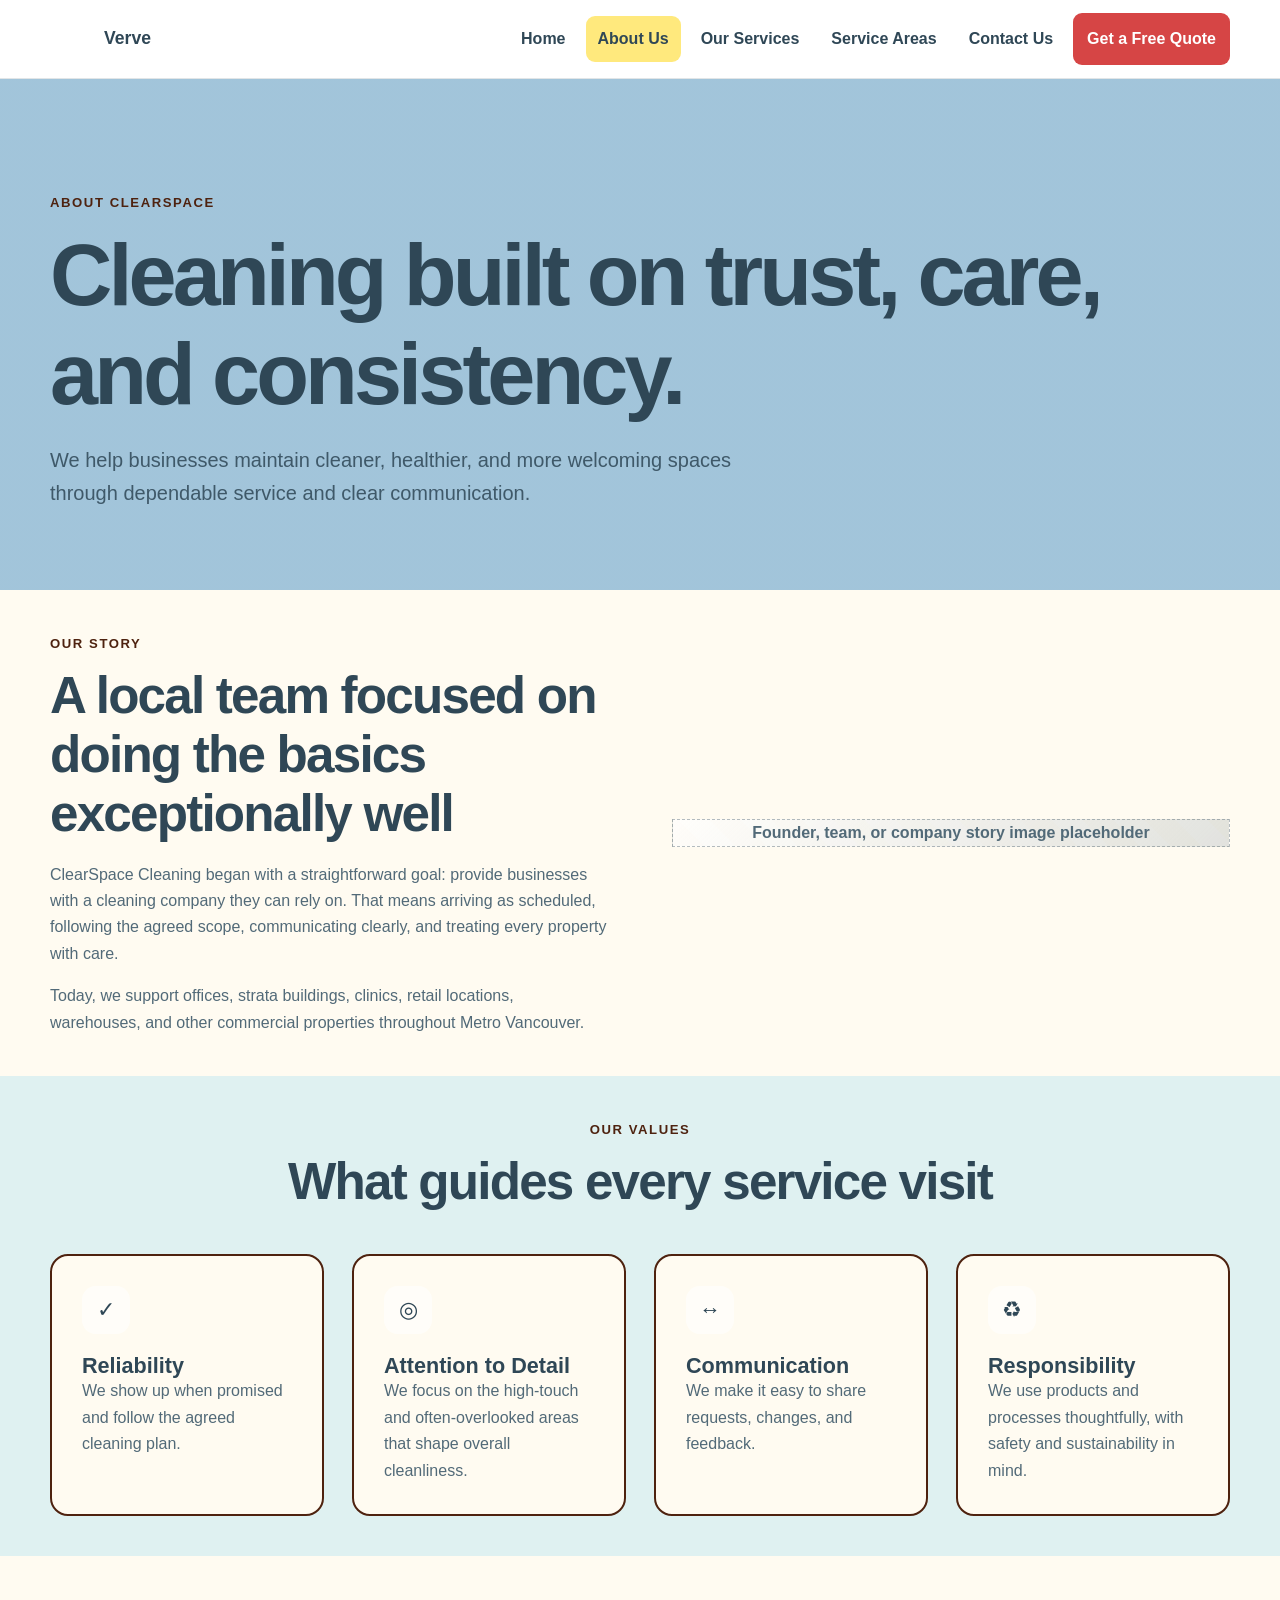
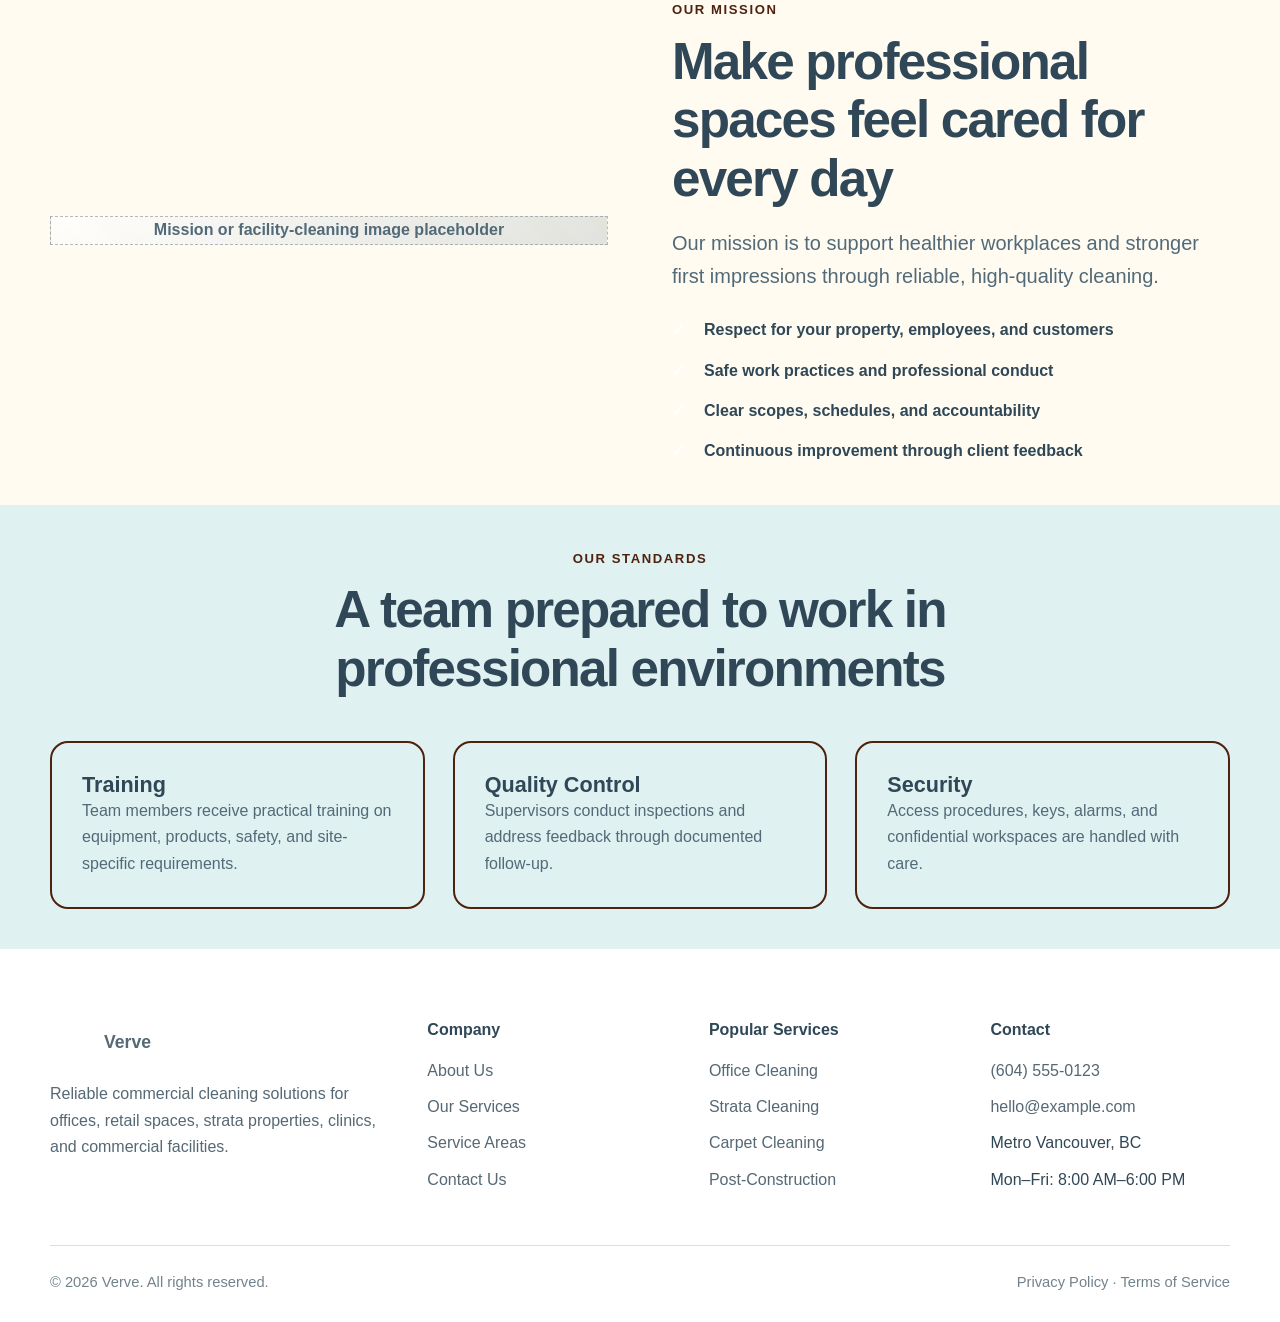
==== about.html @ 014917a5 "initial push" ====
<!DOCTYPE html>
<html lang="en">
<head>
  <meta charset="UTF-8">
  <meta name="viewport" content="width=device-width, initial-scale=1.0">
  <meta name="description" content="Learn about ClearSpace Cleaning, our values, team, and commitment to reliable commercial cleaning.">
  <title>About Us | ClearSpace Cleaning</title>
  <link rel="stylesheet" href="css/style.css">
  <link rel="stylesheet" href="css/responsive.css">
  <link rel="stylesheet" href="css/animations.css">
</head>
<body>

<a class="skip-link" href="#main-content">Skip to content</a>
<header class="site-header">
  <div class="container navbar">
    <a class="logo" href="index.html" aria-label="ClearSpace Cleaning home">
      <span class="logo-mark" data-company-short-name>CS</span>
      <span data-company-name>ClearSpace Cleaning</span>
    </a>
    <button class="nav-toggle" type="button" aria-label="Open navigation" aria-expanded="false">
      <span></span><span></span><span></span>
    </button>
    <nav class="nav-links" aria-label="Main navigation">
      <a href="index.html">Home</a>
      <a href="about.html">About Us</a>
      <a href="services.html">Our Services</a>
      <a href="service-areas.html">Service Areas</a>
      <a href="contact.html">Contact Us</a>
      <a class="btn btn-primary" href="contact.html"><span data-quote-label>Get a Free Quote</span></a>
    </nav>
  </div>
</header>


<main id="main-content">
  <section class="page-hero">
    <div class="container reveal">
      <span class="eyebrow">About ClearSpace</span>
      <h1>Cleaning built on trust, care, and consistency.</h1>
      <p class="lead">We help businesses maintain cleaner, healthier, and more welcoming spaces through dependable service and clear communication.</p>
    </div>
  </section>

  <section class="section">
    <div class="container split">
      <div class="reveal">
        <span class="eyebrow">Our Story</span>
        <h2>A local team focused on doing the basics exceptionally well</h2>
        <p style="margin-top:18px;">ClearSpace Cleaning began with a straightforward goal: provide businesses with a cleaning company they can rely on. That means arriving as scheduled, following the agreed scope, communicating clearly, and treating every property with care.</p>
        <p style="margin-top:16px;">Today, we support offices, strata buildings, clinics, retail locations, warehouses, and other commercial properties throughout Metro Vancouver.</p>
      </div>
      <div class="image-placeholder reveal">Founder, team, or company story image placeholder</div>
    </div>
  </section>

  <section class="section bg-light">
    <div class="container">
      <div class="section-header center reveal">
        <span class="eyebrow">Our Values</span>
        <h2>What guides every service visit</h2>
      </div>
      <div class="grid-4">
        <article class="value-card reveal"><span class="card-icon">✓</span><h3 style="margin-top:20px;">Reliability</h3><p>We show up when promised and follow the agreed cleaning plan.</p></article>
        <article class="value-card reveal"><span class="card-icon">◎</span><h3 style="margin-top:20px;">Attention to Detail</h3><p>We focus on the high-touch and often-overlooked areas that shape overall cleanliness.</p></article>
        <article class="value-card reveal"><span class="card-icon">↔</span><h3 style="margin-top:20px;">Communication</h3><p>We make it easy to share requests, changes, and feedback.</p></article>
        <article class="value-card reveal"><span class="card-icon">♻</span><h3 style="margin-top:20px;">Responsibility</h3><p>We use products and processes thoughtfully, with safety and sustainability in mind.</p></article>
      </div>
    </div>
  </section>

  <section class="section">
    <div class="container split">
      <div class="image-placeholder reveal">Mission or facility-cleaning image placeholder</div>
      <div class="reveal">
        <span class="eyebrow">Our Mission</span>
        <h2>Make professional spaces feel cared for every day</h2>
        <p class="lead" style="margin-top:18px;">Our mission is to support healthier workplaces and stronger first impressions through reliable, high-quality cleaning.</p>
        <ul class="check-list">
          <li>Respect for your property, employees, and customers</li>
          <li>Safe work practices and professional conduct</li>
          <li>Clear scopes, schedules, and accountability</li>
          <li>Continuous improvement through client feedback</li>
        </ul>
      </div>
    </div>
  </section>

  <section class="section bg-light">
    <div class="container">
      <div class="section-header center reveal">
        <span class="eyebrow">Our Standards</span>
        <h2>A team prepared to work in professional environments</h2>
      </div>
      <div class="grid-3">
        <div class="process-card reveal"><h3>Training</h3><p>Team members receive practical training on equipment, products, safety, and site-specific requirements.</p></div>
        <div class="process-card reveal"><h3>Quality Control</h3><p>Supervisors conduct inspections and address feedback through documented follow-up.</p></div>
        <div class="process-card reveal"><h3>Security</h3><p>Access procedures, keys, alarms, and confidential workspaces are handled with care.</p></div>
      </div>
    </div>
  </section>

  <!-- <section class="section">
    <div class="container">
      <div class="section-header center reveal"><span class="eyebrow">Meet the Team</span><h2>People behind the service</h2><p>Replace these placeholders with leadership or team photographs and short biographies.</p></div>
      <div class="grid-3">
        <article class="card team-card reveal"><div class="image-placeholder">Team member photo</div><div class="card-body"><h3>Team Member Name</h3><p>Founder / Operations Director</p></div></article>
        <article class="card team-card reveal"><div class="image-placeholder">Team member photo</div><div class="card-body"><h3>Team Member Name</h3><p>Client Services Manager</p></div></article>
        <article class="card team-card reveal"><div class="image-placeholder">Team member photo</div><div class="card-body"><h3>Team Member Name</h3><p>Quality Assurance Supervisor</p></div></article>
      </div>
    </div>
  </section> -->
<!-- 
  <section class="section-sm">
    <div class="container"><div class="cta-banner reveal"><div><h2>Let’s create the right cleaning plan.</h2><p>Tell us about your facility, schedule, and priorities.</p></div><a class="btn btn-accent" href="contact.html"><span data-quote-label>Get a Free Quote</span></a></div></div>
  </section>
</main> -->


<footer class="site-footer">
  <div class="container">
    <div class="footer-grid">
      <div>
        <a class="logo" href="index.html">
          <span class="logo-mark" data-company-short-name>CS</span>
          <span data-company-name>ClearSpace Cleaning</span>
        </a>
        <p style="margin-top:18px;"><span data-company-description>Reliable commercial cleaning solutions for offices, retail spaces, strata properties, and commercial facilities.</span></p>
      </div>
      <div>
        <h3 class="footer-title">Company</h3>
        <ul class="footer-links">
          <li><a href="about.html">About Us</a></li>
          <li><a href="services.html">Our Services</a></li>
          <li><a href="service-areas.html">Service Areas</a></li>
          <li><a href="contact.html">Contact Us</a></li>
        </ul>
      </div>
      <div>
        <h3 class="footer-title">Popular Services</h3>
        <ul class="footer-links">
          <li><a href="services.html">Office Cleaning</a></li>
          <li><a href="services.html">Strata Cleaning</a></li>
          <li><a href="services.html">Carpet Cleaning</a></li>
          <li><a href="services.html">Post-Construction</a></li>
        </ul>
      </div>
      <div>
        <h3 class="footer-title">Contact</h3>
        <ul class="footer-links">
          <li><a href="tel:+16045550123" data-phone-link><span data-phone-display>(604) 555-0123</span></a></li>
          <li><a href="mailto:hello@example.com" data-email-link><span data-email>hello@example.com</span></a></li>
          <li data-address>Metro Vancouver, BC</li>
          <li data-business-hours>Mon–Fri: 8:00 AM–6:00 PM</li>
        </ul>
      </div>
    </div>
    <div class="footer-bottom">
      <span>© <span data-current-year></span> <span data-company-name>ClearSpace Cleaning</span>. <span data-copyright-suffix>All rights reserved.</span></span>
      <span><span data-privacy-label>Privacy Policy</span> · <span data-terms-label>Terms of Service</span></span>
    </div>
  </div>
</footer>
<button class="back-to-top" type="button" aria-label="Back to top">↑</button>
<script src="js/config.js"></script>
<script src="js/main.js"></script>


</body>
</html>
---- css/style.css ----
:root {
  /* Layout settings */
  --radius: 18px;
  --container: 1180px;
  --transition: 220ms ease;

  /* Main website colors */
  --color-header-footer: #fff;
  /* --color-page-background: #FFFCE1; */
  --color-page-background: #FFFBF1;
  --color-page-background-secondary: #DFF1F1; 
  /* --color-page-background-secondary: #FFFCE1; */
  --color-surface: #FFFFFF;
  --color-text: #2F4756;
  --color-text-muted: #526A78;

  /* CTA and button colors */
  --color-cta: #D64545;
  --color-cta-text: #FFFFFF;
  --color-cta-hover: #B93535;
  --color-button-text: #FFFFFF;
  --color-button-text-hover: #4E220F;
  --color-banner: #FFE97D;

  /* Borders, shadows and overlays */
  --color-border: var(--color-button-text-hover);
  --color-header-border: rgba(47, 71, 86, 0.14);
  --color-footer-divider: rgba(47, 71, 86, 0.18);
  --color-shadow-light: rgba(47, 71, 86, 0.10);
  --color-shadow-medium: rgba(47, 71, 86, 0.16);
  --color-soft-surface: rgba(255, 255, 255, 0.62);
  --color-placeholder-stripe: rgba(255, 255, 255, 0.28);
  --color-placeholder-border: rgba(47, 71, 86, 0.35);
  --color-hero-overlay: rgba(174, 197, 213, 0.82);
  --color-page-hero-overlay: rgba(149, 189, 215, 0.88);
  --color-hero-text: rgba(47, 71, 86, 0.86);
  --color-footer-link: rgba(47, 71, 86, 0.82);
  --color-footer-muted: rgba(47, 71, 86, 0.68);
  --color-focus-ring: rgba(214, 69, 69, 0.18);

  /* Form feedback colors */
  --color-success-text: #355F4B;
  --color-success-background: #E7F1EC;
  --color-error-text: #8F3333;
  --color-error-background: #F8E6E6;
}


* {
  box-sizing: border-box;
  margin: 0;
  padding: 0;
}

html {
  scroll-behavior: smooth;
}

body {
  font-family: Arial, Helvetica, sans-serif;
  color: var(--color-text);
  background: var(--color-page-background);
  line-height: 1.65;
}

body.menu-open {
  overflow: hidden;
}

img,
video {
  display: block;
  width: 100%;
}

a {
  color: inherit;
  text-decoration: none;
}

button,
input,
textarea,
select {
  font: inherit;
}

button {
  cursor: pointer;
}

ul {
  list-style: none;
}

.container {
  width: min(calc(100% - 40px), var(--container));
  margin-inline: auto;
}

.section {
  padding: 40px 0;
}

.section-sm {
  /* padding: 64px 0; */
}

.end-mark {
  text-align: center;
  font-size: 1.5rem;
  color: #777777;
}


.bg-light {
  background: var(--color-page-background-secondary);
}

.bg-primary {
  color: var(--color-text);
  background: var(--color-page-background);
}

.section-header {
  max-width: 720px;
  margin-bottom: 42px;
}

.section-header.center {
  margin-inline: auto;
  text-align: center;
}

.eyebrow {
  display: inline-block;
  margin-bottom: 12px;
  color: var(--color-button-text-hover);
  font-size: 0.82rem;
  font-weight: 800;
  letter-spacing: 0.12em;
  text-transform: uppercase;
}

.bg-primary .eyebrow {
  color: var(--color-text-muted);
}

h1,
h2,
h3,
h4 {
  line-height: 1.15;
}

h1 {
  font-size: clamp(2.6rem, 7vw, 5.4rem);
  letter-spacing: -0.045em;
}

h2 {
  font-size: clamp(2rem, 4vw, 3.25rem);
  letter-spacing: -0.035em;
}

h3 {
  font-size: 1.35rem;
}

p {
  color: var(--color-text-muted);
}

.bg-primary p {
  color: var(--color-text-muted);
}

.lead {
  font-size: clamp(1.05rem, 2vw, 1.25rem);
}

.btn {
  display: inline-flex;
  align-items: center;
  justify-content: center;
  min-height: 52px;
  padding: 0 24px;
  border: 2px solid transparent;
  border-radius: 999px;
  font-weight: 800;
  transition: transform var(--transition), background var(--transition), color var(--transition);
}

.btn:hover {
  transform: translateY(-2px);
}

.btn-primary {
  color: var(--color-button-text) !important;
  background: var(--color-cta);
}

.btn-primary:hover {
  background: var(--color-cta-hover);
}

.btn-accent {
  color: var(--color-surface);
  background: var(--color-cta);
}

.btn-accent:hover {
  background: var(--color-cta-hover);
}

.btn-outline {
  color: var(--color-surface);
  border-color: var(--color-soft-surface);
}

.btn-outline:hover {
  color: var(--color-text);
  background: var(--color-surface);
}

.btn-outline-dark {
  color: var(--color-border);
  border-color: var(--color-border);
}

.btn-outline-dark:hover {
  color: var(--color-header-footer);
  background: var(--color-button-text-hover);
}

.btn-group {
  display: flex;
  flex-wrap: wrap;
  gap: 14px;
  margin-top: 30px;
}

.skip-link {
  position: fixed;
  top: -80px;
  left: 20px;
  z-index: 9999;
  padding: 12px 18px;
  color: var(--color-surface);
  background: var(--color-text);
  border-radius: 8px;
}

.skip-link:focus {
  top: 20px;
}

.site-header {
  position: sticky;
  top: 0;
  z-index: 1000;
  background: var(--color-header-footer);
  border-bottom: 1px solid var(--color-header-border);
  backdrop-filter: blur(15px);
}

.navbar {
  min-height: 78px;
  display: flex;
  align-items: center;
  justify-content: space-between;
  gap: 24px;
}

.logo {
  display: flex;
  align-items: center;
  gap: 12px;
  font-weight: 900;
  font-size: 1.1rem;
}

.logo-text {
  display: flex;
  flex-direction: column;
  line-height: 1.2;
}

.logo-text [data-company-name] {
  font-weight: 800;
  font-size: 1.1rem;
}

.logo-text [legalName] {
  font-size: 0.75rem;
  color: var(--color-text-muted);
}

.logo-mark {
  display: grid;
  place-items: center;
  width: 42px;
  height: 42px;
  color: var(--color-surface);
  background: var(--color-header-footer);
  border-radius: 12px;
}

.nav-links {
  display: flex;
  align-items: center;
  gap: 8px;
}

.nav-links a {
  padding: 10px 12px;
  border-radius: 9px;
  font-weight: 700;
  color: var(--color-text);
}

.nav-links a:hover,
.nav-links a.active {
  /* color: var(--color-header-footer); */
  background: var(--color-banner);
}

.nav-toggle {
  display: none;
  width: 46px;
  height: 46px;
  border: 0;
  background: var(--color-page-background);
  border-radius: 12px;
}

.nav-toggle span {
  display: block;
  width: 22px;
  height: 2px;
  margin: 5px auto;
  background: var(--color-text);
  transition: var(--transition);
}

.hero {
  position: relative;
  min-height: 720px;
  display: grid;
  align-items: center;
  overflow: hidden;
  color: var(--color-text);
  background: linear-gradient(90deg, color-mix(in srgb, var(--color-hero-overlay) 60%, transparent), color-mix(in srgb, var(--color-hero-overlay) 60%, transparent)), url("../assets/images/thumbnail_10.JPG") center/cover no-repeat;
}

.hero-video {
  position: absolute;
  inset: 0;
  z-index: -2;
  height: 100%;
  object-fit: cover;
}

.hero-overlay {
  position: absolute;
  inset: 0;
  z-index: -1;
  background: linear-gradient(90deg, var(--color-hero-overlay), var(--color-hero-overlay));
}

.hero-content {
  max-width: 820px;
  padding: 100px 0;
}

.hero .eyebrow {
  color: var(--color-hero-text);
}

.hero p {
  max-width: 690px;
  margin-top: 22px;
  color: var(--color-hero-text);
}

.trust-bar {
  /* border-bottom: 1px solid var(--color-border); */
  background: var(--color-surface);
  /* opacity: 0.8; */
}

.trust-grid {
  min-height: 80px;
  display: grid;
  padding: 0px 80px;
  grid-template-columns: repeat(4, 1fr);
  align-items: center;
  gap: 24px;
  background-color: var(--color-banner);
}

.trust-item {
  display: flex;
  align-items: center;
  gap: 12px;
  font-weight: 800;
  color: var(--color-text);
}

.trust-icon,
.card-icon {
  display: grid;
  place-items: center;
  flex: 0 0 auto;
  width: 48px;
  height: 48px;
  border-radius: 14px;
  background: var(--color-soft-surface);
  font-size: 1.35rem;
}

.grid-2,
.grid-3,
.grid-4 {
  display: grid;
  gap: 28px;
}

.grid-2 {
  grid-template-columns: repeat(2, 1fr);
}

.grid-3 {
  grid-template-columns: repeat(3, 1fr);
}

.grid-4 {
  grid-template-columns: repeat(4, 1fr);
}

.card {
  background: var(--color-surface);
  border: 1px solid var(--color-border);
  border-radius: var(--radius);
  box-shadow: 0 12px 28px var(--color-shadow-light);
  overflow: hidden;
  transition: transform var(--transition), box-shadow var(--transition);
}

.card:hover {
  transform: translateY(-6px);
  box-shadow: 0 18px 45px var(--color-shadow-medium);
}

.card-body {
  padding: 28px;
}

.card-body p {
  margin-top: 12px;
}

.service-card .image-placeholder {
  height: 220px;
}

.image-placeholder {
  display: grid;
  place-items: center;
  /* min-height: 260px; */
  /* padding: 30px; */
  color: var(--color-text-muted);
  background:
    linear-gradient(135deg, var(--color-soft-surface), var(--color-header-border)),
    repeating-linear-gradient(45deg, transparent, transparent 22px, var(--color-placeholder-stripe) 22px, var(--color-placeholder-stripe) 44px);
  border: 1px dashed var(--color-placeholder-border);
  text-align: center;
  font-weight: 800;
}

.split {
  display: grid;
  grid-template-columns: 1fr 1fr;
  gap: 64px;
  align-items: center;
}

.check-list {
  display: grid;
  gap: 14px;
  margin-top: 24px;
}

.check-list li {
  position: relative;
  padding-left: 32px;
  font-weight: 700;
}

.check-list li::before {
  content: "✓";
  position: absolute;
  left: 0;
  color: var(--color-header-footer);
  font-weight: 900;
}

.stats {
  display: grid;
  grid-template-columns: repeat(4, 1fr);
  gap: 24px;
}

.stat {
  padding: 30px;
  text-align: center;
  background: var(--color-surface);
  border: 2px solid var(--color-border);
  border-radius: var(--radius);
}

.stat-number {
  display: block;
  /* color: var(--color-header-footer); */
  font-size: 2.5rem;
  font-weight: 900;
}

.process-card {
  position: relative;
  padding: 30px;
  border: 2px solid var(--color-border);
  border-radius: var(--radius);
}

.process-number {
  display: grid;
  place-items: center;
  width: 44px;
  height: 44px;
  margin-bottom: 20px;
  color: var(--color-text);
  background: var(--color-soft-surface);
  border-radius: 50%;
  font-weight: 900;
}

.quote-card {
  padding: 36px;
  background: var(--color-surface);
  border-radius: var(--radius);
  box-shadow: 0 18px 45px var(--color-shadow-medium);
}

.quote-card blockquote {
  font-size: 1.15rem;
  color: var(--color-text);
}

.quote-card footer {
  margin-top: 20px;
  color: var(--color-header-footer);
  font-weight: 800;
}

.faq-list {
  display: grid;
  gap: 14px;
  max-width: 850px;
  margin-inline: auto;
}

.faq-item {
  border: 1px solid var(--color-border);
  border-radius: 14px;
  overflow: hidden;
}

.faq-question {
  width: 100%;
  display: flex;
  justify-content: space-between;
  gap: 20px;
  padding: 22px;
  border: 0;
  background: var(--color-surface);
  text-align: left;
  font-weight: 800;
}

.faq-answer {
  max-height: 0;
  overflow: hidden;
  transition: max-height 260ms ease;
}

.faq-answer p {
  padding: 0 22px 22px;
}

.faq-item.open .faq-answer {
  max-height: 260px;
}

.cta-banner {
  padding: 56px;
  display: flex;
  align-items: center;
  justify-content: space-between;
  gap: 30px;
  border-radius: 28px;
}

.page-hero {
  padding: 110px 0 80px;
  color: var(--color-text);
  background:
    linear-gradient(90deg, var(--color-page-hero-overlay), var(--color-page-hero-overlay));
}

.page-hero p {
  max-width: 720px;
  margin-top: 20px;
  color: var(--color-hero-text);
}

.value-card {
  padding: 30px;
  background: var(--color-page-background);
  border: 2px solid var(--color-border);
  border-radius: var(--radius);
}

.team-card .image-placeholder {
  min-height: 300px;
}

.filters {
  display: flex;
  flex-wrap: wrap;
  justify-content: center;
  gap: 10px;
  margin-bottom: 36px;
}

.filter-btn {
  padding: 10px 18px;
  color: var(--color-border);
  background: var(--color-surface);
  border: 2px solid var(--color-border);
  border-radius: 999px;
  font-weight: 800;
}

.filter-btn.active,
.filter-btn:hover {
  color: var(--color-header-footer);
  background: var(--color-button-text-hover);
}

.service-card.hidden {
  display: none;
}

.area-card {
  padding: 28px;
  border: 2px solid var(--color-border);
  border-radius: var(--radius);
}

.area-card h3 {
  color: var(--color-border);
}

.map-placeholder {
  min-height: 460px;
  border-radius: var(--radius);
}

.map-placeholder iframe {
  width: 100%;
  height: 100%;
  display: block;
}

.contact-layout {
  display: grid;
  grid-template-columns: 0.85fr 1.15fr;
  gap: 52px;
  align-items: start;
}

.contact-details {
  display: grid;
  gap: 18px;
  margin-top: 30px;
}

.contact-detail {
  padding: 22px;
  background: var(--color-page-background);
  border-radius: 14px;
}

.contact-form {
  padding: 36px;
  background: var(--color-surface);
  border: 2px solid var(--color-border);
  border-radius: var(--radius);
  box-shadow: 0 18px 45px var(--color-shadow-medium);
}

.form-grid {
  display: grid;
  grid-template-columns: repeat(2, 1fr);
  gap: 18px;
}

.form-group {
  display: grid;
  gap: 8px;
}

.form-group.full {
  grid-column: 1 / -1;
}

label {
  font-weight: 800;
}

input,
select,
textarea {
  width: 100%;
  padding: 14px 15px;
  border: 2px solid var(--color-border);
  border-radius: 10px;
  outline: none;
}

input:focus,
select:focus,
textarea:focus {
  border-color: var(--color-header-footer);
  box-shadow: 0 0 0 3px var(--color-focus-ring);
}

textarea {
  min-height: 150px;
  resize: vertical;
}

.checkbox-row {
  display: flex;
  align-items: flex-start;
  gap: 10px;
}

.checkbox-row input {
  width: auto;
  margin-top: 5px;
}

.form-message {
  display: none;
  margin-top: 16px;
  padding: 14px;
  border-radius: 10px;
}

.form-message.success {
  display: block;
  color: var(--color-success-text);
  background: var(--color-success-background);
}

.form-message.error {
  display: block;
  color: var(--color-error-text);
  background: var(--color-error-background);
}

.site-footer {
  padding: 72px 0 28px;
  color: var(--color-text);
  background: var(--color-header-footer);
}

.footer-grid {
  display: grid;
  grid-template-columns: 1.4fr 1fr 1fr 1fr;
  gap: 42px;
}

.footer-grid p,
.footer-grid a {
  color: var(--color-footer-link);
}

.footer-grid a:hover {
  color: var(--color-surface);
}

.footer-title {
  margin-bottom: 18px;
  font-size: 1rem;
}

.footer-links {
  display: grid;
  gap: 10px;
}

.footer-bottom {
  margin-top: 52px;
  padding-top: 24px;
  border-top: 1px solid var(--color-footer-divider);
  display: flex;
  justify-content: space-between;
  gap: 20px;
  color: var(--color-footer-muted);
  font-size: .92rem;
}

.back-to-top {
  position: fixed;
  right: 22px;
  bottom: 22px;
  z-index: 500;
  width: 48px;
  height: 48px;
  color: var(--color-surface);
  background: var(--color-header-footer);
  border: 0;
  border-radius: 50%;
  box-shadow: 0 18px 45px var(--color-shadow-medium);
  opacity: 0;
  pointer-events: none;
  transform: translateY(10px);
  transition: var(--transition);
}

.back-to-top.visible {
  opacity: 1;
  pointer-events: auto;
  transform: translateY(0);
}

.reveal {
  opacity: 0;
  transform: translateY(22px);
  transition: opacity 600ms ease, transform 600ms ease;
}

.reveal.visible {
  opacity: 1;
  transform: translateY(0);
}
---- css/responsive.css ----
@media (max-width: 980px) {
  .nav-toggle {
    display: block;
  }

  .nav-links {
    position: fixed;
    inset: 78px 0 auto;
    display: grid;
    gap: 4px;
    padding: 24px;
    background: var(--white);
    border-bottom: 1px solid var(--border);
    transform: translateY(-140%);
    transition: transform 260ms ease;
  }

  .nav-links.open {
    transform: translateY(0);
  }

  .nav-links .btn {
    margin-top: 8px;
  }

  .trust-grid,
  .grid-4,
  .stats {
    grid-template-columns: repeat(2, 1fr);
  }

  .grid-3 {
    grid-template-columns: repeat(2, 1fr);
  }

  .split,
  .contact-layout {
    grid-template-columns: 1fr;
    gap: 40px;
  }

  .footer-grid {
    grid-template-columns: repeat(2, 1fr);
  }

  .cta-banner {
    align-items: flex-start;
    flex-direction: column;
  }
}

@media (max-width: 680px) {
  .container {
    width: min(calc(100% - 28px), var(--container));
  }

  .section {
    padding: 72px 0;
  }

  .section-sm {
    padding: 50px 0;
  }

  .hero {
    min-height: 650px;
  }

  .hero-content {
    padding: 80px 0;
  }

  .trust-grid,
  .grid-2,
  .grid-3,
  .grid-4,
  .stats,
  .form-grid,
  .footer-grid {
    grid-template-columns: 1fr;
  }

  .trust-grid {
    padding: 24px 0;
  }

  .cta-banner,
  .contact-form {
    padding: 28px;
  }

  .page-hero {
    padding: 80px 0 60px;
  }

  .footer-bottom {
    flex-direction: column;
  }
}
---- css/animations.css ----
@keyframes float {
  0%, 100% { transform: translateY(0); }
  50% { transform: translateY(-8px); }
}

.float {
  animation: float 4s ease-in-out infinite;
}

@media (prefers-reduced-motion: reduce) {
  *,
  *::before,
  *::after {
    scroll-behavior: auto !important;
    animation-duration: 0.01ms !important;
    animation-iteration-count: 1 !important;
    transition-duration: 0.01ms !important;
  }

  .reveal {
    opacity: 1;
    transform: none;
  }
}
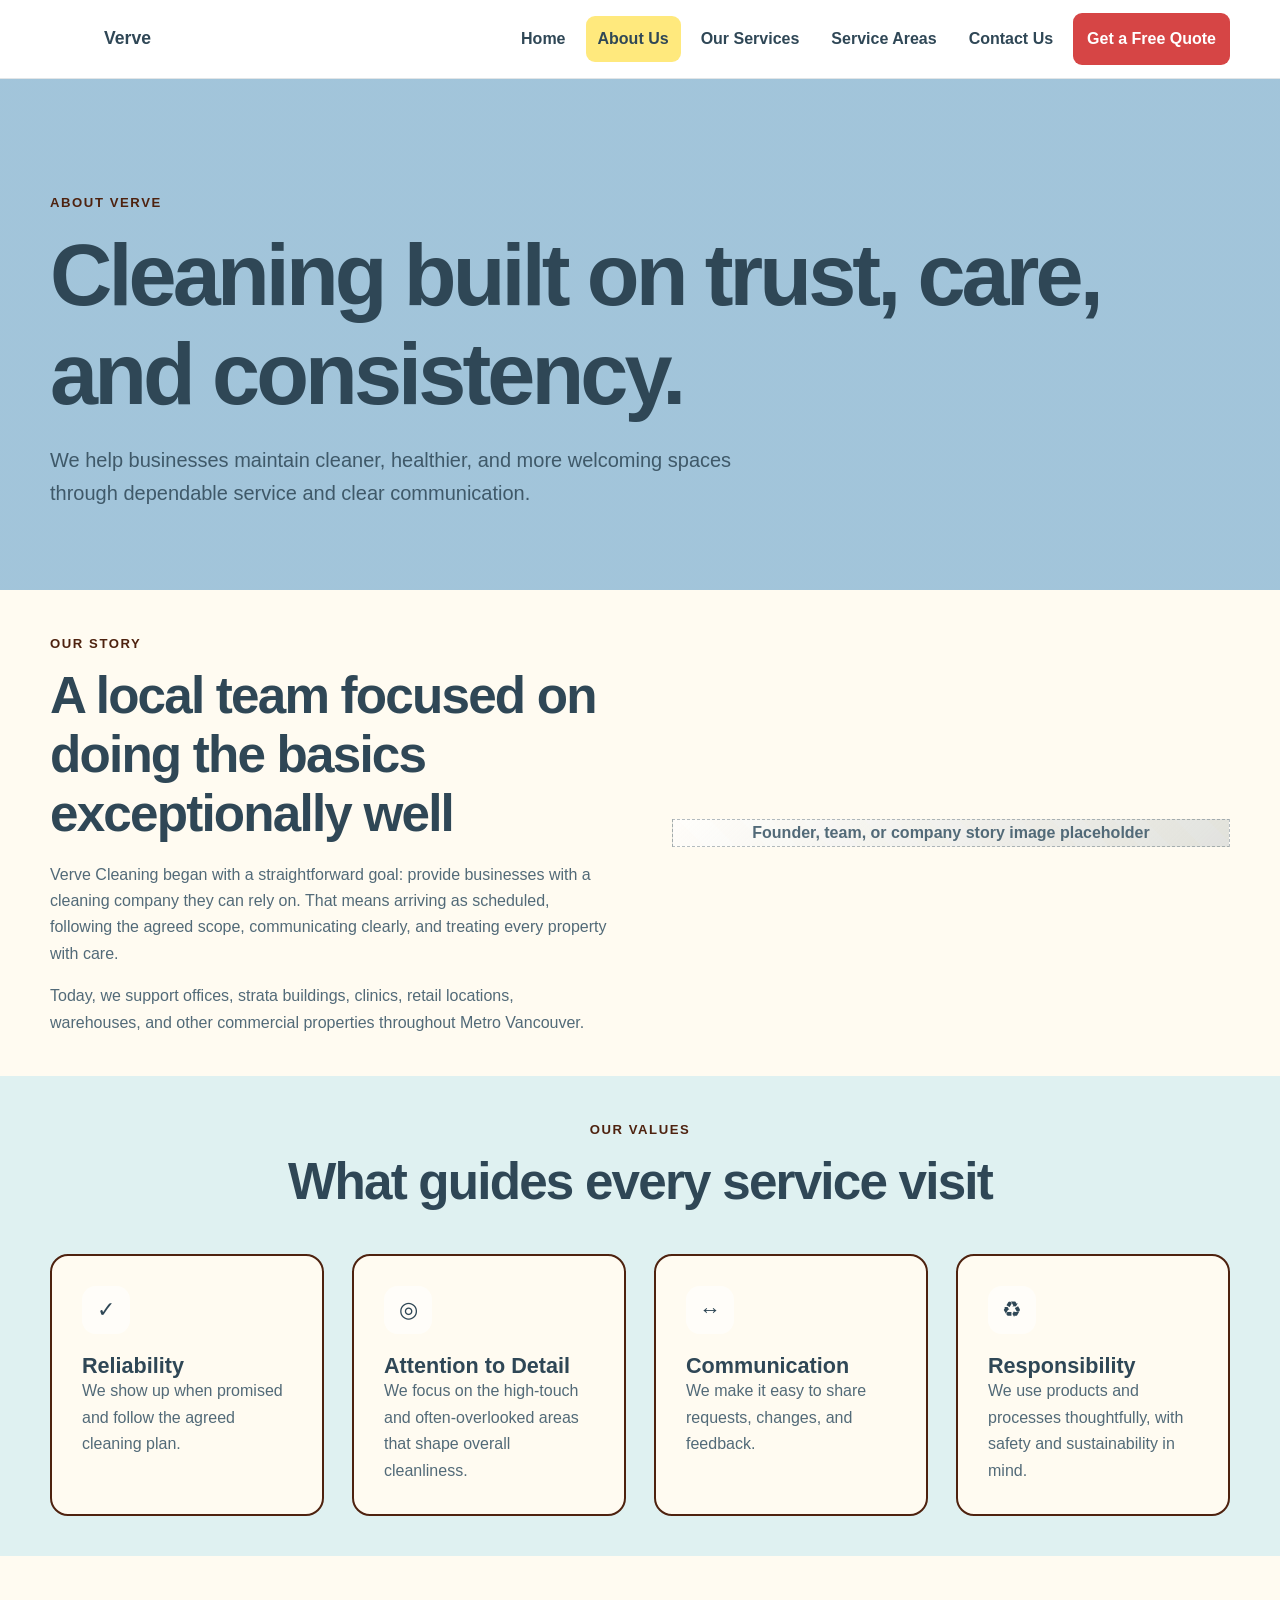
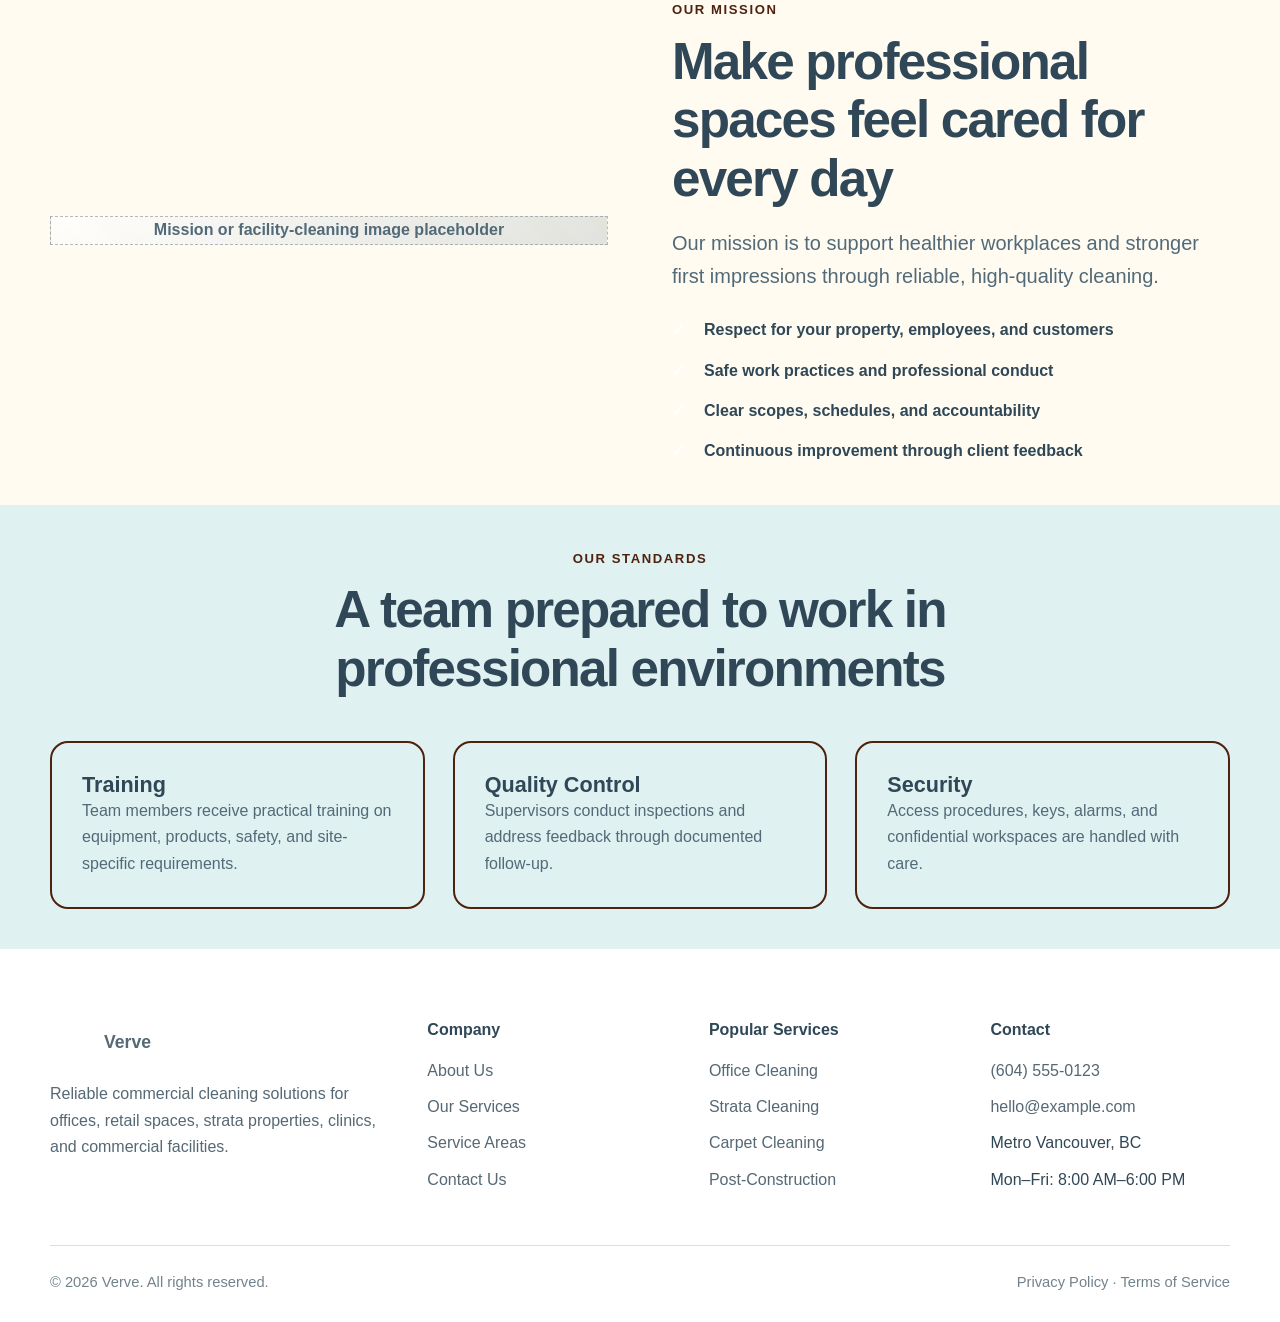
==== commit 96b5e998: "ini" ====
--- a/about.html
+++ b/about.html
@@ -3,8 +3,8 @@
 <head>
   <meta charset="UTF-8">
   <meta name="viewport" content="width=device-width, initial-scale=1.0">
-  <meta name="description" content="Learn about ClearSpace Cleaning, our values, team, and commitment to reliable commercial cleaning.">
-  <title>About Us | ClearSpace Cleaning</title>
+  <meta name="description" content="Learn about Verve Cleaning, our values, team, and commitment to reliable commercial cleaning.">
+  <title>About Us | Verve Cleaning</title>
   <link rel="stylesheet" href="css/style.css">
   <link rel="stylesheet" href="css/responsive.css">
   <link rel="stylesheet" href="css/animations.css">
@@ -14,9 +14,9 @@
 <a class="skip-link" href="#main-content">Skip to content</a>
 <header class="site-header">
   <div class="container navbar">
-    <a class="logo" href="index.html" aria-label="ClearSpace Cleaning home">
+    <a class="logo" href="index.html" aria-label="Verve Cleaning home">
       <span class="logo-mark" data-company-short-name>CS</span>
-      <span data-company-name>ClearSpace Cleaning</span>
+      <span data-company-name>Verve Cleaning</span>
     </a>
     <button class="nav-toggle" type="button" aria-label="Open navigation" aria-expanded="false">
       <span></span><span></span><span></span>
@@ -36,7 +36,7 @@
 <main id="main-content">
   <section class="page-hero">
     <div class="container reveal">
-      <span class="eyebrow">About ClearSpace</span>
+      <span class="eyebrow">About Verve</span>
       <h1>Cleaning built on trust, care, and consistency.</h1>
       <p class="lead">We help businesses maintain cleaner, healthier, and more welcoming spaces through dependable service and clear communication.</p>
     </div>
@@ -47,7 +47,7 @@
       <div class="reveal">
         <span class="eyebrow">Our Story</span>
         <h2>A local team focused on doing the basics exceptionally well</h2>
-        <p style="margin-top:18px;">ClearSpace Cleaning began with a straightforward goal: provide businesses with a cleaning company they can rely on. That means arriving as scheduled, following the agreed scope, communicating clearly, and treating every property with care.</p>
+        <p style="margin-top:18px;">Verve Cleaning began with a straightforward goal: provide businesses with a cleaning company they can rely on. That means arriving as scheduled, following the agreed scope, communicating clearly, and treating every property with care.</p>
         <p style="margin-top:16px;">Today, we support offices, strata buildings, clinics, retail locations, warehouses, and other commercial properties throughout Metro Vancouver.</p>
       </div>
       <div class="image-placeholder reveal">Founder, team, or company story image placeholder</div>
@@ -123,7 +123,7 @@
       <div>
         <a class="logo" href="index.html">
           <span class="logo-mark" data-company-short-name>CS</span>
-          <span data-company-name>ClearSpace Cleaning</span>
+          <span data-company-name>Verve Cleaning</span>
         </a>
         <p style="margin-top:18px;"><span data-company-description>Reliable commercial cleaning solutions for offices, retail spaces, strata properties, and commercial facilities.</span></p>
       </div>
@@ -156,7 +156,7 @@
       </div>
     </div>
     <div class="footer-bottom">
-      <span>© <span data-current-year></span> <span data-company-name>ClearSpace Cleaning</span>. <span data-copyright-suffix>All rights reserved.</span></span>
+      <span>© <span data-current-year></span> <span data-company-name>Verve Cleaning</span>. <span data-copyright-suffix>All rights reserved.</span></span>
       <span><span data-privacy-label>Privacy Policy</span> · <span data-terms-label>Terms of Service</span></span>
     </div>
   </div>
